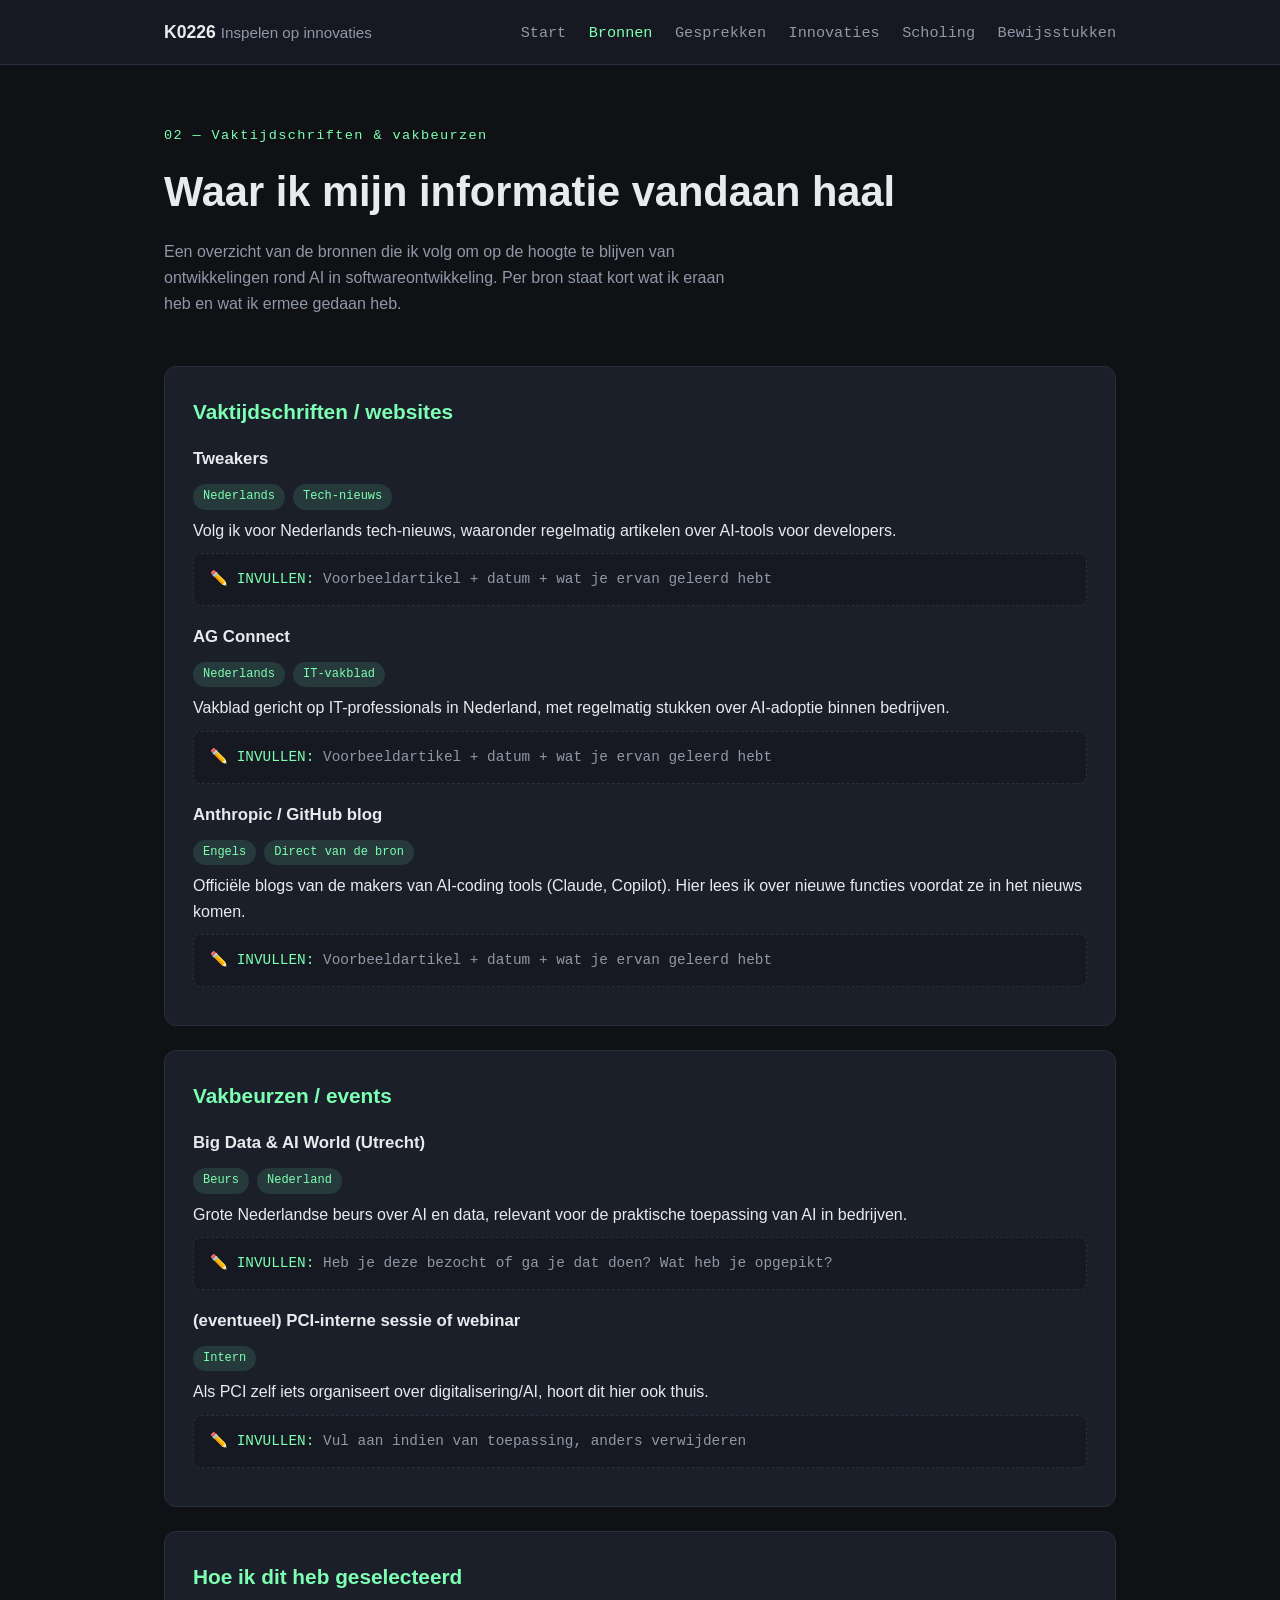
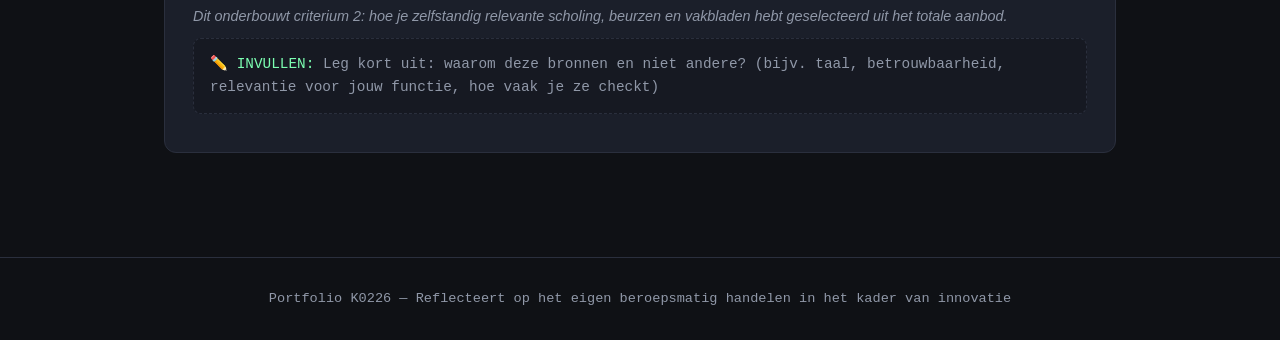
==== bronnen.html @ d64fe41b "Add files via upload" ====
<!DOCTYPE html>
<html lang="nl">
<head>
<meta charset="UTF-8">
<meta name="viewport" content="width=device-width, initial-scale=1.0">
<title>Bronnen – Portfolio K0226</title>
<link rel="stylesheet" href="style.css">
</head>
<body>

<header class="topbar">
  <div class="topbar-inner">
    <span class="logo">K0226 <span class="logo-sub">Inspelen op innovaties</span></span>
    <nav>
      <a href="index.html">Start</a>
      <a href="bronnen.html" class="active">Bronnen</a>
      <a href="gesprekken.html">Gesprekken</a>
      <a href="innovaties.html">Innovaties</a>
      <a href="scholing.html">Scholing</a>
      <a href="bewijs.html">Bewijsstukken</a>
    </nav>
  </div>
</header>

<main>
  <div class="page-header">
    <div class="page-tag">02 — Vaktijdschriften &amp; vakbeurzen</div>
    <h1>Waar ik mijn informatie vandaan haal</h1>
    <p>
      Een overzicht van de bronnen die ik volg om op de hoogte te blijven van ontwikkelingen
      rond AI in softwareontwikkeling. Per bron staat kort wat ik eraan heb en wat ik ermee gedaan heb.
    </p>
  </div>

  <div class="block">
    <h2>Vaktijdschriften / websites</h2>

    <h3>Tweakers</h3>
    <span class="tag">Nederlands</span><span class="tag">Tech-nieuws</span>
    <p>Volg ik voor Nederlands tech-nieuws, waaronder regelmatig artikelen over AI-tools voor developers.</p>
    <div class="fill">Voorbeeldartikel + datum + wat je ervan geleerd hebt</div>

    <h3>AG Connect</h3>
    <span class="tag">Nederlands</span><span class="tag">IT-vakblad</span>
    <p>Vakblad gericht op IT-professionals in Nederland, met regelmatig stukken over AI-adoptie binnen bedrijven.</p>
    <div class="fill">Voorbeeldartikel + datum + wat je ervan geleerd hebt</div>

    <h3>Anthropic / GitHub blog</h3>
    <span class="tag">Engels</span><span class="tag">Direct van de bron</span>
    <p>Officiële blogs van de makers van AI-coding tools (Claude, Copilot). Hier lees ik over nieuwe functies
    voordat ze in het nieuws komen.</p>
    <div class="fill">Voorbeeldartikel + datum + wat je ervan geleerd hebt</div>

  </div>

  <div class="block">
    <h2>Vakbeurzen / events</h2>

    <h3>Big Data &amp; AI World (Utrecht)</h3>
    <span class="tag">Beurs</span><span class="tag">Nederland</span>
    <p>Grote Nederlandse beurs over AI en data, relevant voor de praktische toepassing van AI in bedrijven.</p>
    <div class="fill">Heb je deze bezocht of ga je dat doen? Wat heb je opgepikt?</div>

    <h3>(eventueel) PCI-interne sessie of webinar</h3>
    <span class="tag">Intern</span>
    <p>Als PCI zelf iets organiseert over digitalisering/AI, hoort dit hier ook thuis.</p>
    <div class="fill">Vul aan indien van toepassing, anders verwijderen</div>
  </div>

  <div class="block">
    <h2>Hoe ik dit heb geselecteerd</h2>
    <p class="note">
      Dit onderbouwt criterium 2: hoe je zelfstandig relevante scholing, beurzen en vakbladen
      hebt geselecteerd uit het totale aanbod.
    </p>
    <div class="fill">
      Leg kort uit: waarom deze bronnen en niet andere? (bijv. taal, betrouwbaarheid, relevantie
      voor jouw functie, hoe vaak je ze checkt)
    </div>
  </div>
</main>

<footer>
  <p>Portfolio K0226 — Reflecteert op het eigen beroepsmatig handelen in het kader van innovatie</p>
</footer>

</body>
</html>
---- style.css ----
:root {
  --bg: #0F1115;
  --bg-soft: #161922;
  --card: #1B1F2A;
  --text: #E8EAED;
  --muted: #9098A8;
  --accent: #7CFFB2;
  --accent-soft: rgba(124,255,178,0.12);
  --border: #2A2F3D;
  --font-display: "Space Grotesk", "Segoe UI", sans-serif;
  --font-body: "Inter", "Segoe UI", sans-serif;
  --font-mono: "JetBrains Mono", "Courier New", monospace;
}

* { box-sizing: border-box; margin: 0; padding: 0; }

body {
  background: var(--bg);
  color: var(--text);
  font-family: var(--font-body);
  line-height: 1.6;
}

a { color: var(--accent); text-decoration: none; }
a:hover { text-decoration: underline; }

/* Topbar */
.topbar {
  border-bottom: 1px solid var(--border);
  background: var(--bg-soft);
  position: sticky;
  top: 0;
  z-index: 10;
}
.topbar-inner {
  max-width: 1000px;
  margin: 0 auto;
  padding: 18px 24px;
  display: flex;
  justify-content: space-between;
  align-items: center;
  flex-wrap: wrap;
  gap: 12px;
}
.logo {
  font-family: var(--font-display);
  font-weight: 700;
  font-size: 1.1rem;
}
.logo-sub {
  font-weight: 400;
  color: var(--muted);
  font-size: 0.95rem;
}
nav a {
  color: var(--muted);
  margin-left: 18px;
  font-size: 0.95rem;
  font-family: var(--font-mono);
}
nav a:hover, nav a.active {
  color: var(--accent);
  text-decoration: none;
}

/* Main layout */
main {
  max-width: 1000px;
  margin: 0 auto;
  padding: 60px 24px 80px;
}

/* Hero */
.hero { margin-bottom: 60px; }
.hero-tag {
  font-family: var(--font-mono);
  color: var(--accent);
  font-size: 0.85rem;
  letter-spacing: 0.1em;
  margin-bottom: 16px;
}
.hero h1 {
  font-family: var(--font-display);
  font-size: clamp(2rem, 5vw, 3.2rem);
  line-height: 1.15;
  font-weight: 700;
  max-width: 18ch;
}
.hero .accent { color: var(--accent); }
.hero-lead {
  margin-top: 24px;
  max-width: 60ch;
  color: var(--muted);
  font-size: 1.05rem;
}

/* Intro grid */
.intro-grid {
  display: grid;
  grid-template-columns: repeat(3, 1fr);
  gap: 20px;
  margin-bottom: 60px;
}
.intro-card {
  background: var(--card);
  border: 1px solid var(--border);
  border-radius: 12px;
  padding: 24px;
}
.intro-num {
  font-family: var(--font-mono);
  color: var(--accent);
  font-size: 0.8rem;
  letter-spacing: 0.1em;
  text-transform: uppercase;
}
.intro-card h2 {
  font-family: var(--font-display);
  margin: 10px 0 8px;
  font-size: 1.3rem;
}
.intro-card p { color: var(--muted); font-size: 0.95rem; }

/* Route */
.route h2 {
  font-family: var(--font-display);
  font-size: 1.6rem;
  margin-bottom: 20px;
}
.route-list {
  list-style: none;
  counter-reset: step;
  border-top: 1px solid var(--border);
}
.route-list li {
  counter-increment: step;
  border-bottom: 1px solid var(--border);
  padding: 18px 0;
  display: flex;
  align-items: baseline;
  gap: 16px;
}
.route-list li::before {
  content: "0" counter(step);
  font-family: var(--font-mono);
  color: var(--accent);
  font-size: 0.9rem;
  flex-shrink: 0;
}
.route-list a { color: var(--text); }
.route-list a:hover { color: var(--accent); }

/* Page header (used on subpages) */
.page-header {
  margin-bottom: 50px;
}
.page-tag {
  font-family: var(--font-mono);
  color: var(--accent);
  font-size: 0.85rem;
  letter-spacing: 0.1em;
  margin-bottom: 12px;
}
.page-header h1 {
  font-family: var(--font-display);
  font-size: clamp(1.8rem, 4vw, 2.6rem);
}
.page-header p {
  color: var(--muted);
  margin-top: 14px;
  max-width: 65ch;
}

/* Generic content blocks */
.block {
  background: var(--card);
  border: 1px solid var(--border);
  border-radius: 12px;
  padding: 28px;
  margin-bottom: 24px;
}
.block h2 {
  font-family: var(--font-display);
  font-size: 1.3rem;
  margin-bottom: 12px;
  color: var(--accent);
}
.block h3 {
  font-family: var(--font-display);
  font-size: 1.05rem;
  margin: 18px 0 8px;
}
.block p { color: var(--text); margin-bottom: 10px; }
.block p.note { color: var(--muted); font-size: 0.9rem; font-style: italic; }
.block ul, .block ol { margin-left: 20px; margin-bottom: 10px; }
.block li { margin-bottom: 6px; }

/* Tags / labels */
.tag {
  display: inline-block;
  font-family: var(--font-mono);
  font-size: 0.75rem;
  background: var(--accent-soft);
  color: var(--accent);
  padding: 3px 10px;
  border-radius: 999px;
  margin-right: 8px;
  margin-bottom: 8px;
}

/* Fill-in placeholders */
.fill {
  background: var(--bg-soft);
  border: 1px dashed var(--border);
  border-radius: 8px;
  padding: 14px 16px;
  color: var(--muted);
  font-family: var(--font-mono);
  font-size: 0.9rem;
  margin: 10px 0;
}
.fill::before {
  content: "✏️ INVULLEN: ";
  color: var(--accent);
}

/* Table */
table {
  width: 100%;
  border-collapse: collapse;
  margin: 12px 0;
}
th, td {
  text-align: left;
  padding: 10px 12px;
  border-bottom: 1px solid var(--border);
  font-size: 0.95rem;
}
th {
  font-family: var(--font-mono);
  color: var(--muted);
  font-weight: 400;
  font-size: 0.8rem;
  text-transform: uppercase;
  letter-spacing: 0.05em;
}

/* Footer */
footer {
  border-top: 1px solid var(--border);
  text-align: center;
  padding: 30px 24px;
  color: var(--muted);
  font-size: 0.85rem;
  font-family: var(--font-mono);
}

/* Responsive */
@media (max-width: 720px) {
  .intro-grid { grid-template-columns: 1fr; }
  nav a { margin-left: 12px; font-size: 0.85rem; }
}
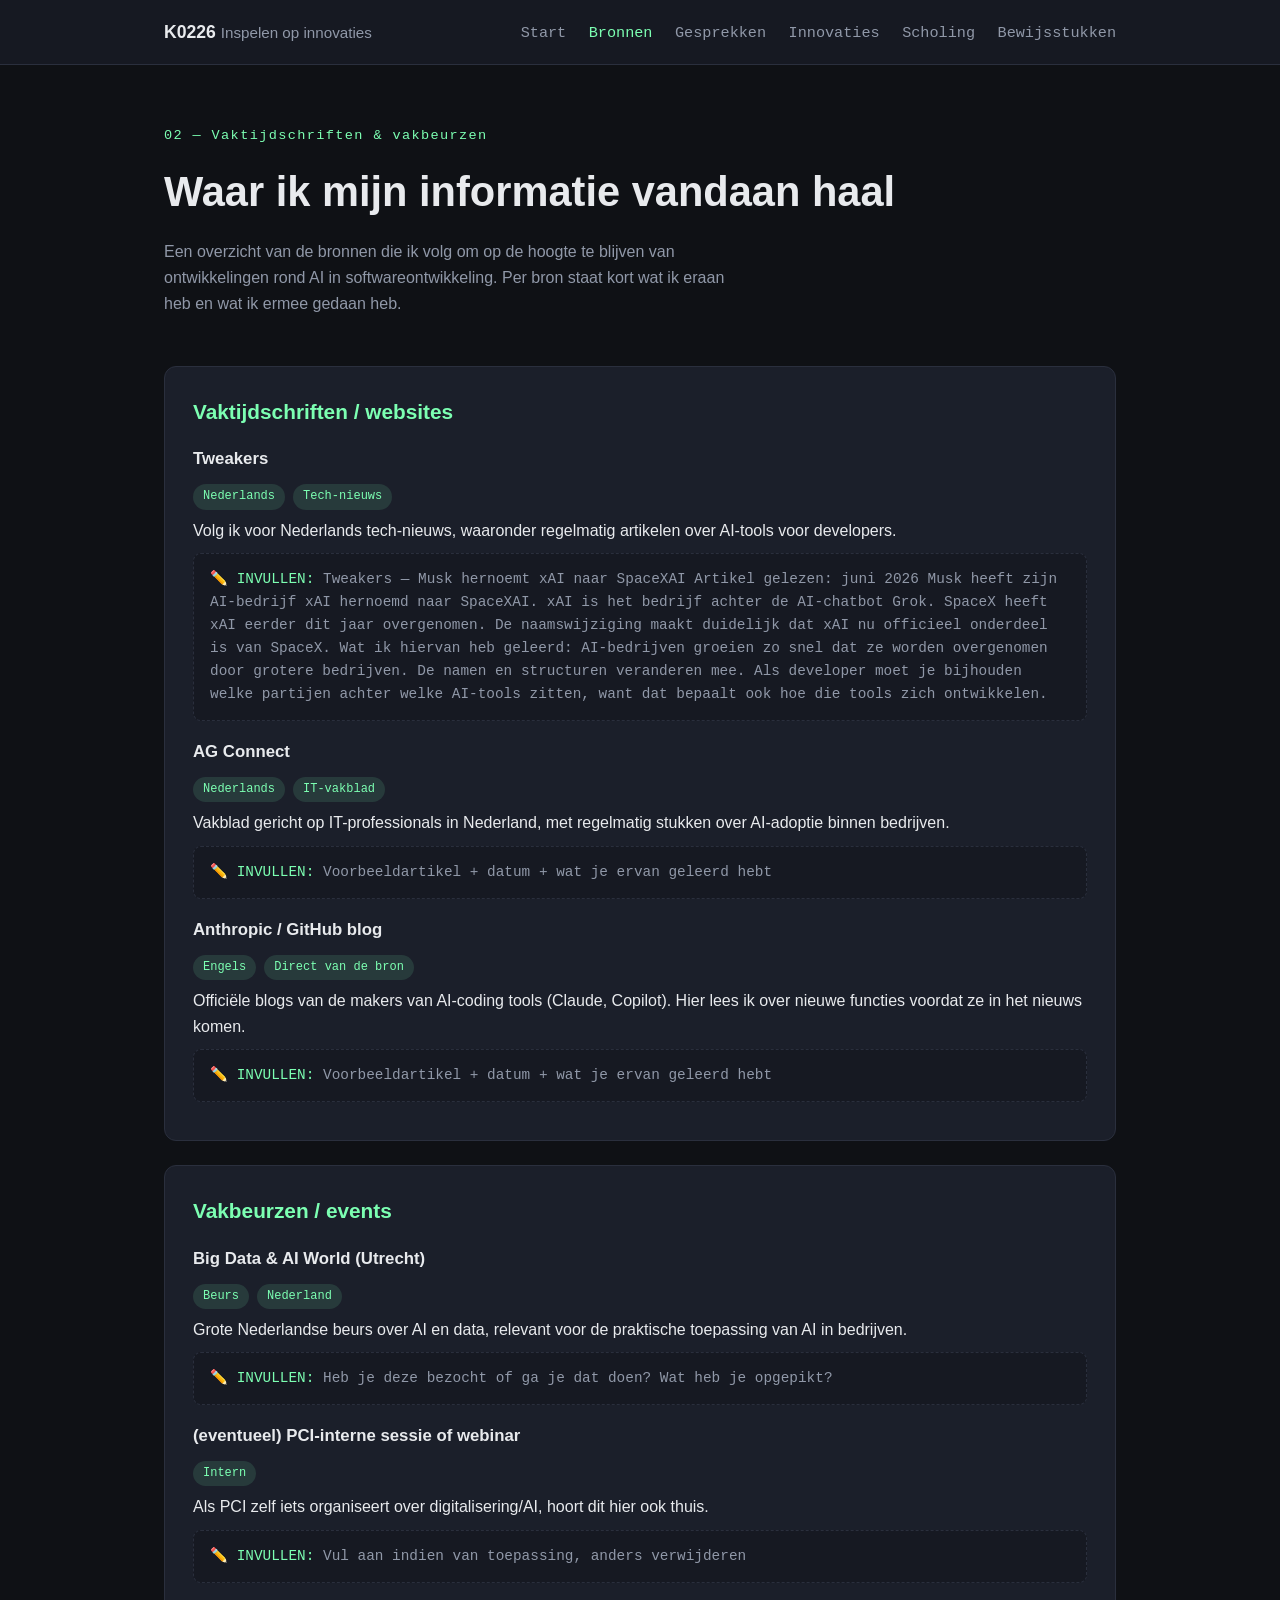
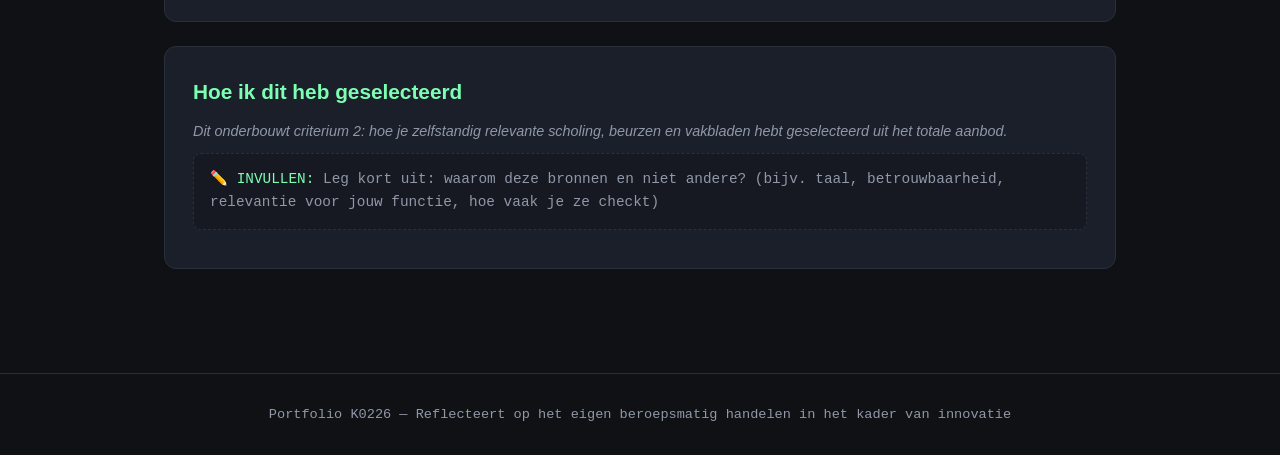
==== commit 03c2254a: "Add article about Musk renaming xAI to SpaceXAI" ====
--- a/bronnen.html
+++ b/bronnen.html
@@ -38,7 +38,11 @@
     <h3>Tweakers</h3>
     <span class="tag">Nederlands</span><span class="tag">Tech-nieuws</span>
     <p>Volg ik voor Nederlands tech-nieuws, waaronder regelmatig artikelen over AI-tools voor developers.</p>
-    <div class="fill">Voorbeeldartikel + datum + wat je ervan geleerd hebt</div>
+    <div class="fill">Tweakers — Musk hernoemt xAI naar SpaceXAI
+      Artikel gelezen: juni 2026
+      Musk heeft zijn AI-bedrijf xAI hernoemd naar SpaceXAI. xAI is het bedrijf achter de AI-chatbot Grok. 
+      SpaceX heeft xAI eerder dit jaar overgenomen. De naamswijziging maakt duidelijk dat xAI nu officieel onderdeel is van SpaceX.
+      Wat ik hiervan heb geleerd: AI-bedrijven groeien zo snel dat ze worden overgenomen door grotere bedrijven. De namen en structuren veranderen mee. Als developer moet je bijhouden welke partijen achter welke AI-tools zitten, want dat bepaalt ook hoe die tools zich ontwikkelen.</div>
 
     <h3>AG Connect</h3>
     <span class="tag">Nederlands</span><span class="tag">IT-vakblad</span>
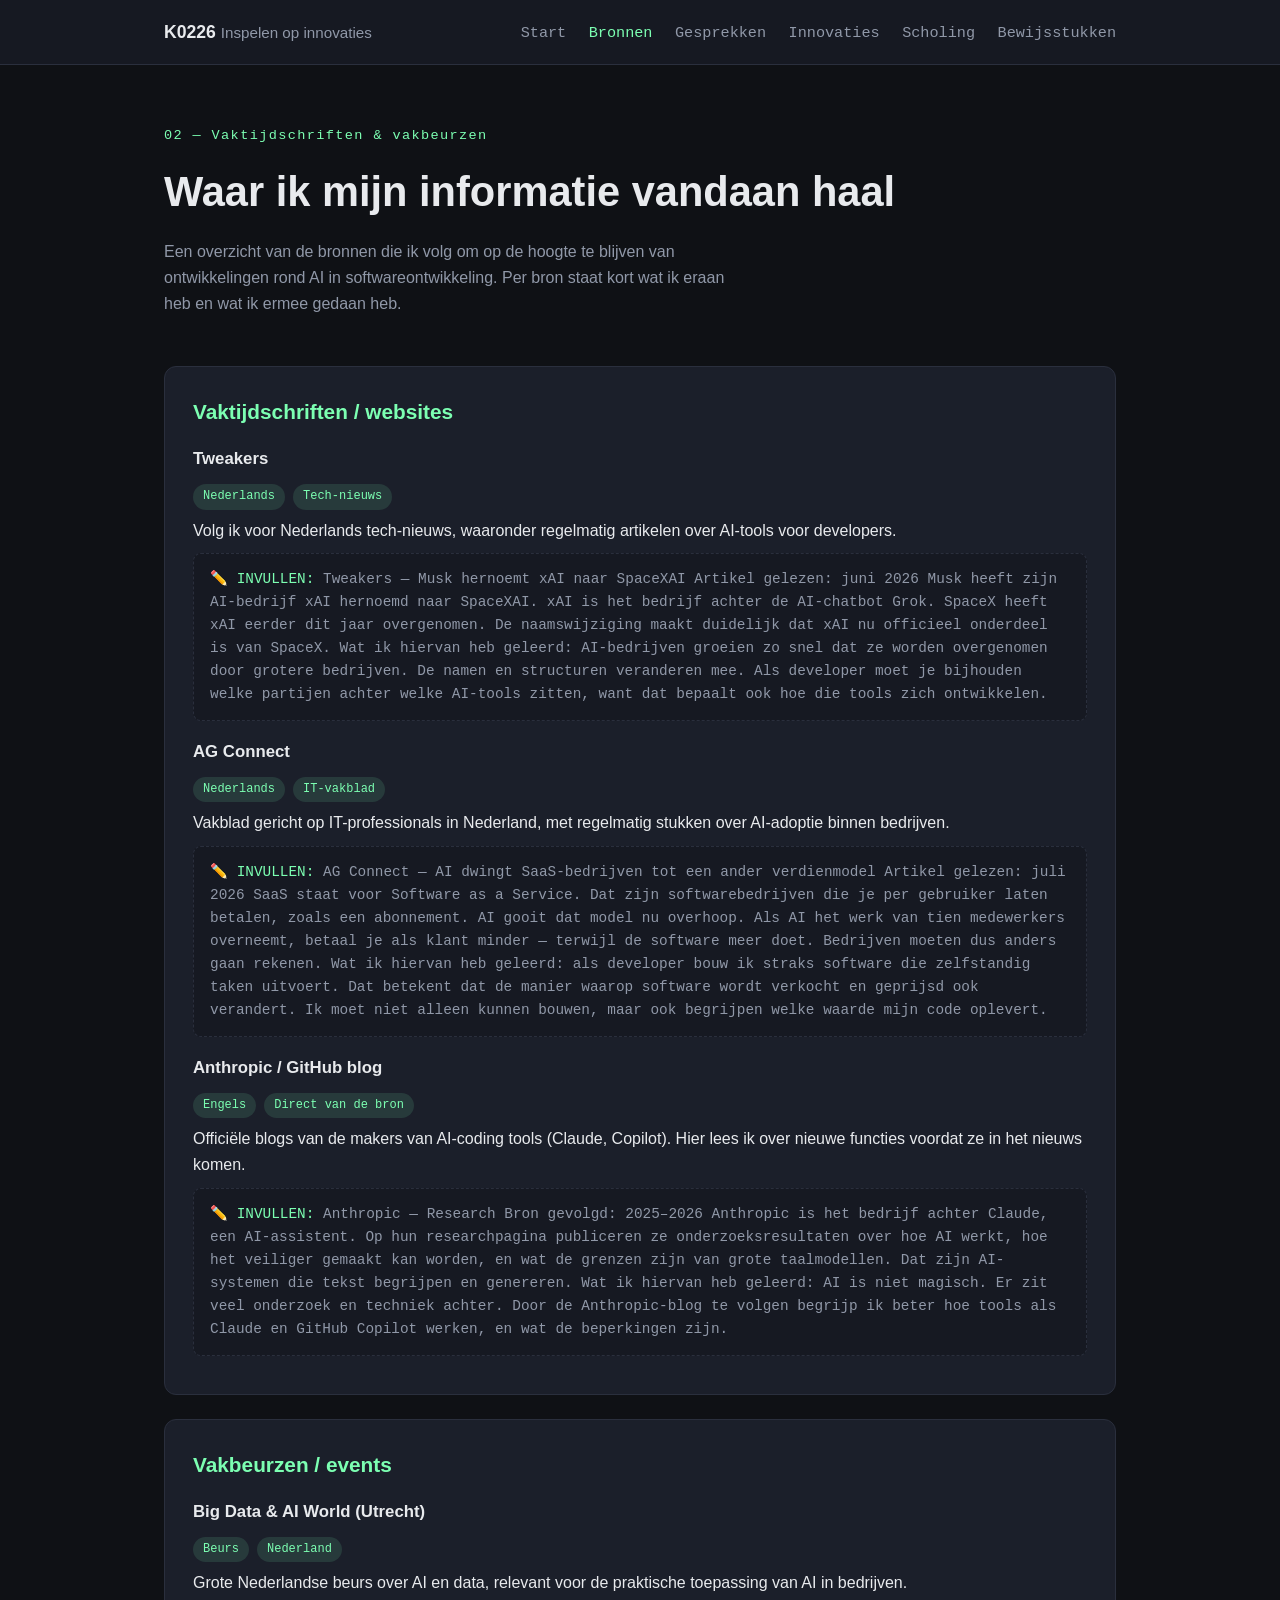
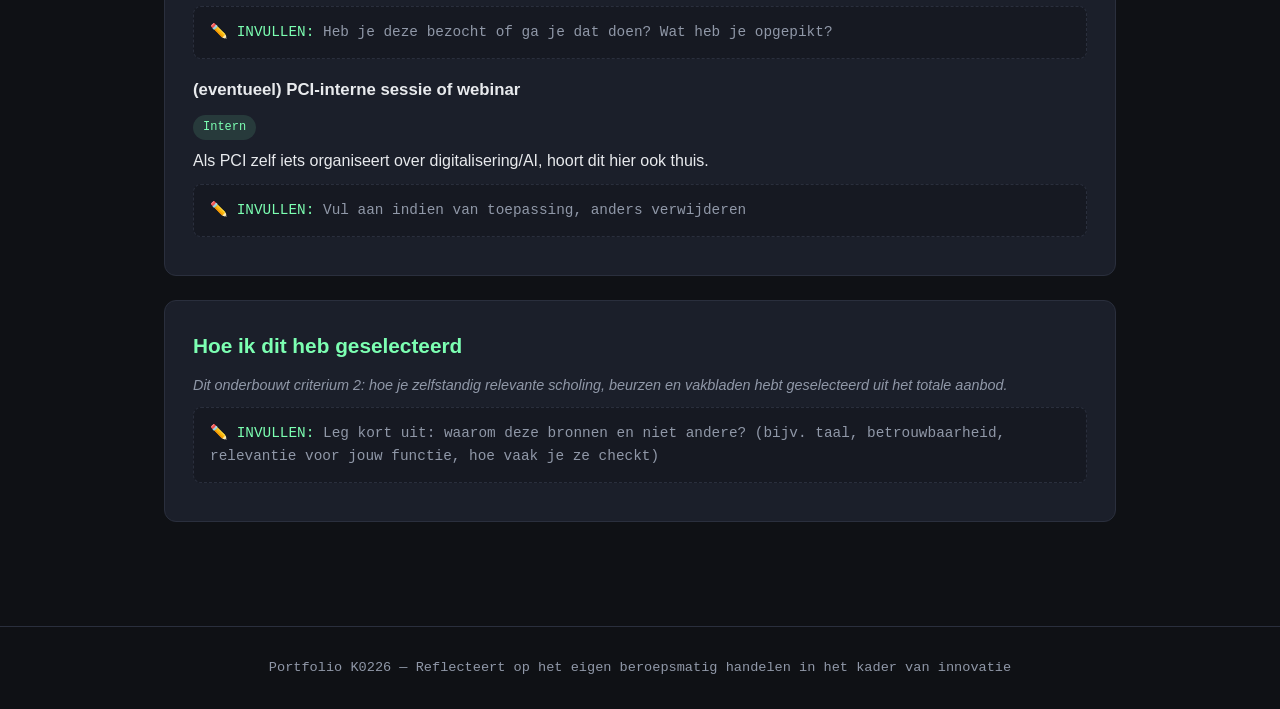
==== commit 0542e5d9: "Add articles and insights on AI and SaaS models" ====
--- a/bronnen.html
+++ b/bronnen.html
@@ -41,19 +41,30 @@
     <div class="fill">Tweakers — Musk hernoemt xAI naar SpaceXAI
       Artikel gelezen: juni 2026
       Musk heeft zijn AI-bedrijf xAI hernoemd naar SpaceXAI. xAI is het bedrijf achter de AI-chatbot Grok. 
-      SpaceX heeft xAI eerder dit jaar overgenomen. De naamswijziging maakt duidelijk dat xAI nu officieel onderdeel is van SpaceX.
-      Wat ik hiervan heb geleerd: AI-bedrijven groeien zo snel dat ze worden overgenomen door grotere bedrijven. De namen en structuren veranderen mee. Als developer moet je bijhouden welke partijen achter welke AI-tools zitten, want dat bepaalt ook hoe die tools zich ontwikkelen.</div>
+      SpaceX heeft xAI eerder dit jaar overgenomen.
+      De naamswijziging maakt duidelijk dat xAI nu officieel onderdeel is van SpaceX.
+      Wat ik hiervan heb geleerd: AI-bedrijven groeien zo snel dat ze worden overgenomen door grotere bedrijven.
+      De namen en structuren veranderen mee. Als developer moet je bijhouden welke partijen achter welke AI-tools zitten, want dat bepaalt ook hoe die tools zich ontwikkelen.</div>
 
     <h3>AG Connect</h3>
     <span class="tag">Nederlands</span><span class="tag">IT-vakblad</span>
     <p>Vakblad gericht op IT-professionals in Nederland, met regelmatig stukken over AI-adoptie binnen bedrijven.</p>
-    <div class="fill">Voorbeeldartikel + datum + wat je ervan geleerd hebt</div>
+    <div class="fill">AG Connect — AI dwingt SaaS-bedrijven tot een ander verdienmodel  
+     Artikel gelezen: juli 2026
+     SaaS staat voor Software as a Service. Dat zijn softwarebedrijven die je per gebruiker laten betalen, zoals een abonnement.
+     AI gooit dat model nu overhoop. Als AI het werk van tien medewerkers overneemt, betaal je als klant minder — terwijl de software meer doet. Bedrijven moeten dus anders gaan rekenen.
+     Wat ik hiervan heb geleerd: als developer bouw ik straks software die zelfstandig taken uitvoert. 
+     Dat betekent dat de manier waarop software wordt verkocht en geprijsd ook verandert. Ik moet niet alleen kunnen bouwen, maar ook begrijpen welke waarde mijn code oplevert.</div>
 
     <h3>Anthropic / GitHub blog</h3>
     <span class="tag">Engels</span><span class="tag">Direct van de bron</span>
     <p>Officiële blogs van de makers van AI-coding tools (Claude, Copilot). Hier lees ik over nieuwe functies
     voordat ze in het nieuws komen.</p>
-    <div class="fill">Voorbeeldartikel + datum + wat je ervan geleerd hebt</div>
+    <div class="fill">Anthropic — Research
+    Bron gevolgd: 2025–2026
+    Anthropic is het bedrijf achter Claude, een AI-assistent. Op hun researchpagina publiceren ze onderzoeksresultaten over hoe AI werkt, hoe het veiliger gemaakt kan worden, en wat de grenzen zijn van grote taalmodellen. 
+    Dat zijn AI-systemen die tekst begrijpen en genereren.
+    Wat ik hiervan heb geleerd: AI is niet magisch. Er zit veel onderzoek en techniek achter. Door de Anthropic-blog te volgen begrijp ik beter hoe tools als Claude en GitHub Copilot werken, en wat de beperkingen zijn.</div>
 
   </div>
 
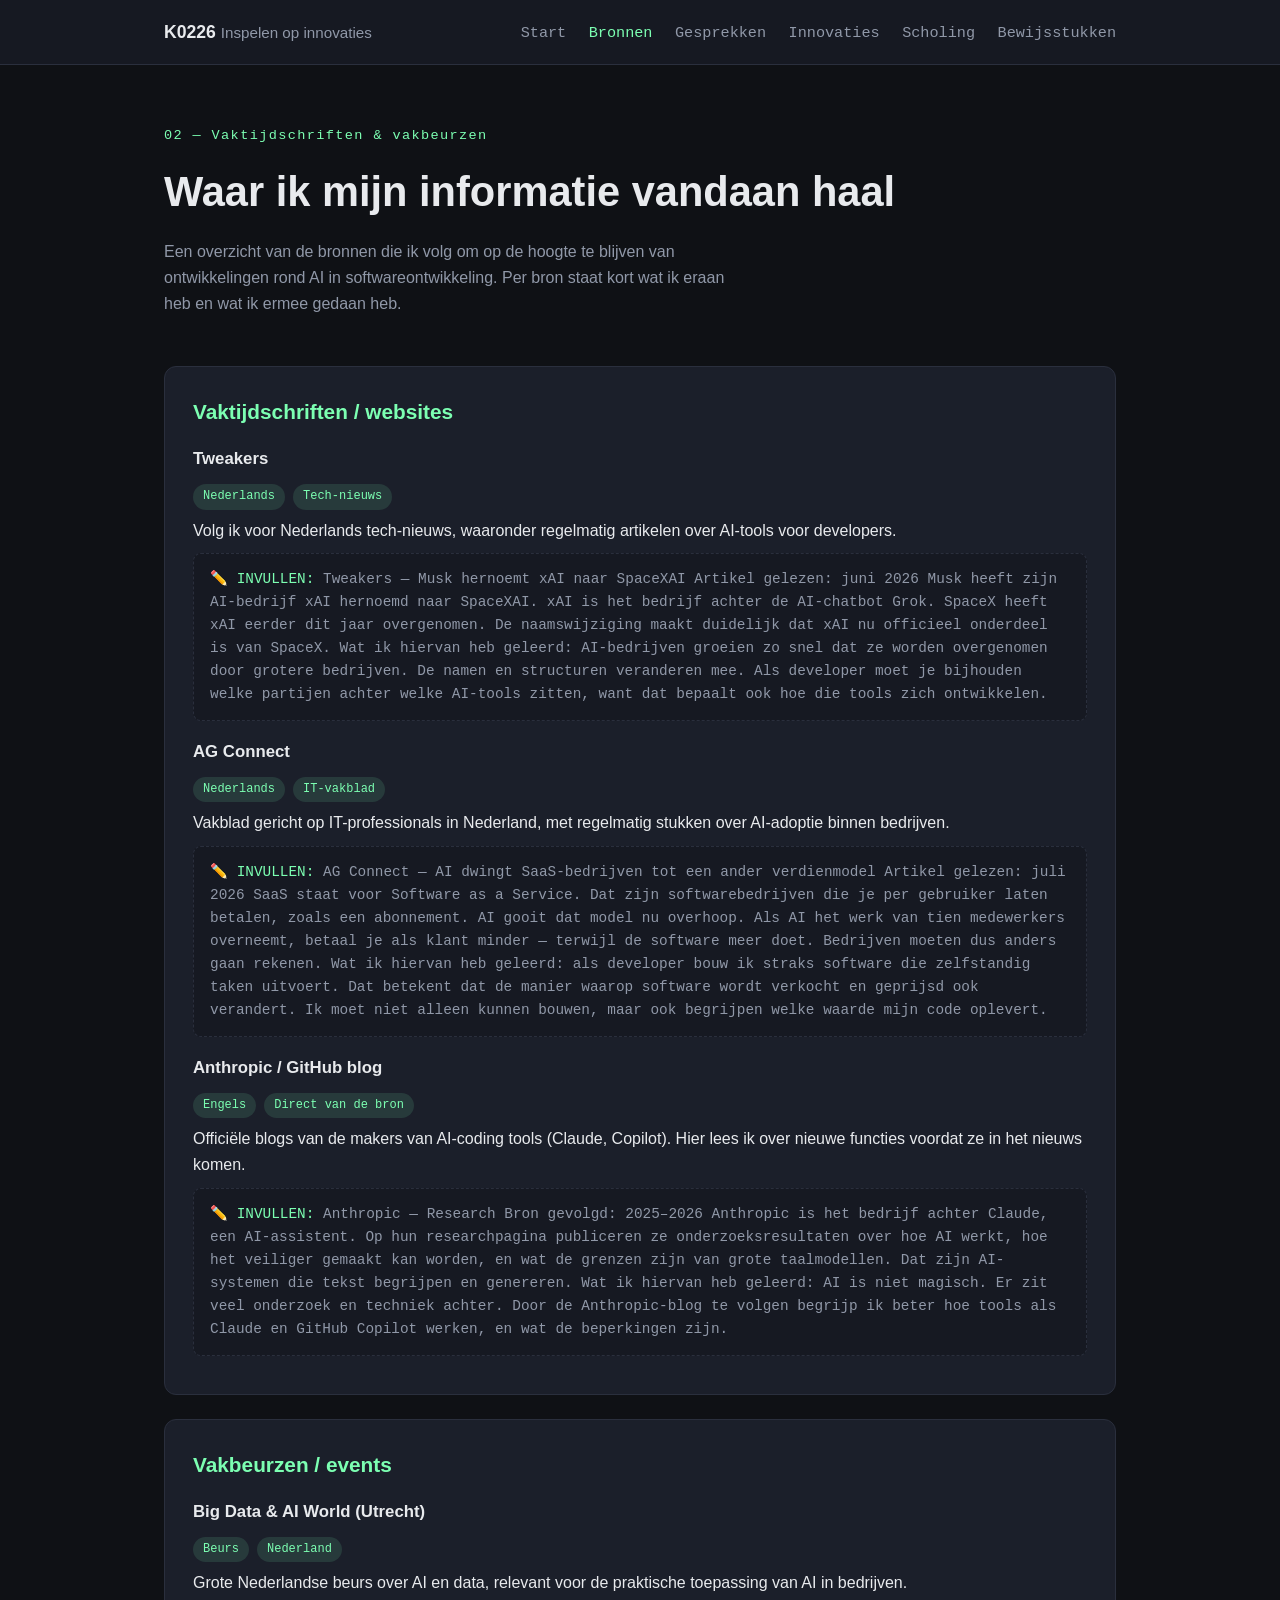
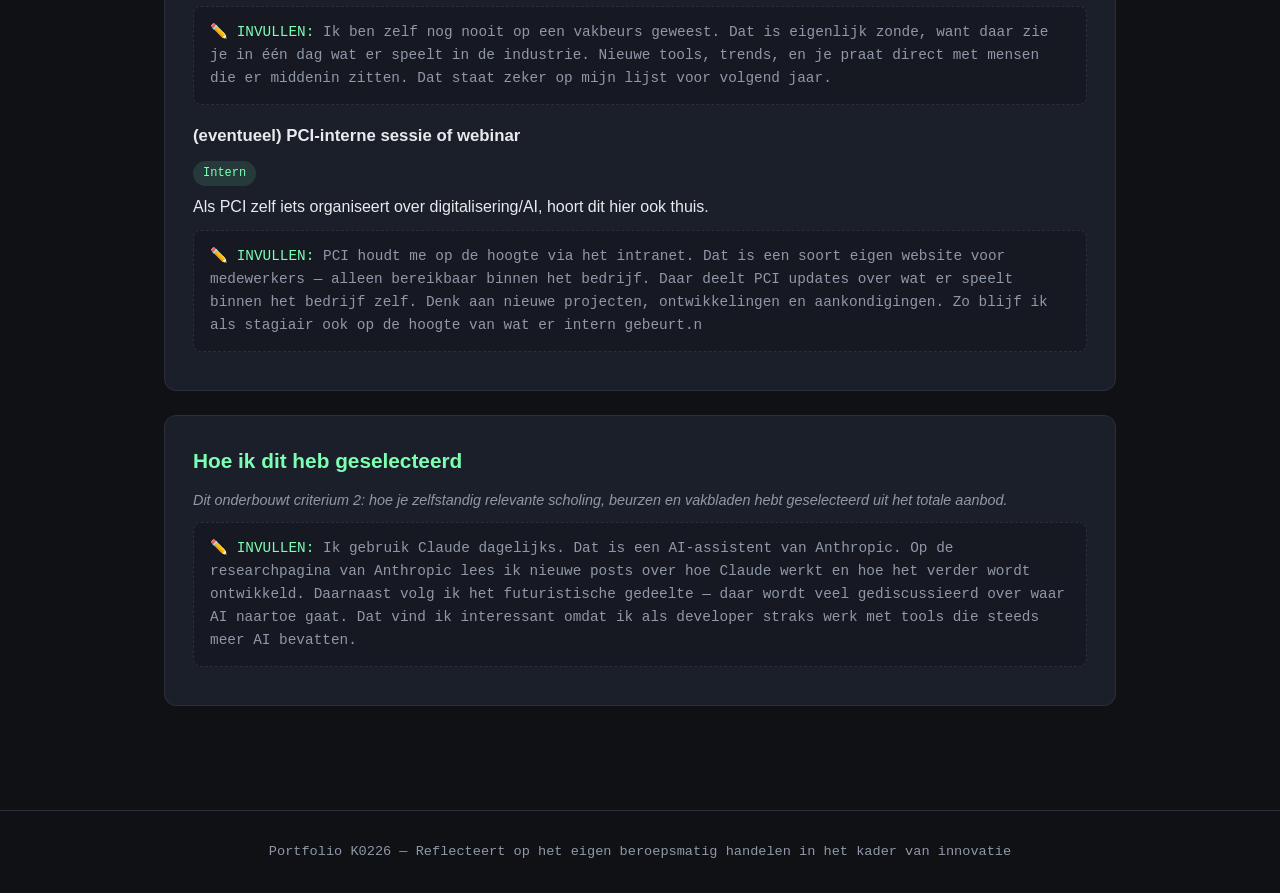
==== commit 4ad8bfb6: "Update content in bronnen.html with personal insights" ====
--- a/bronnen.html
+++ b/bronnen.html
@@ -74,12 +74,12 @@
     <h3>Big Data &amp; AI World (Utrecht)</h3>
     <span class="tag">Beurs</span><span class="tag">Nederland</span>
     <p>Grote Nederlandse beurs over AI en data, relevant voor de praktische toepassing van AI in bedrijven.</p>
-    <div class="fill">Heb je deze bezocht of ga je dat doen? Wat heb je opgepikt?</div>
+    <div class="fill">Ik ben zelf nog nooit op een vakbeurs geweest. Dat is eigenlijk zonde, want daar zie je in één dag wat er speelt in de industrie. Nieuwe tools, trends, en je praat direct met mensen die er middenin zitten. Dat staat zeker op mijn lijst voor volgend jaar. </div>
 
     <h3>(eventueel) PCI-interne sessie of webinar</h3>
     <span class="tag">Intern</span>
     <p>Als PCI zelf iets organiseert over digitalisering/AI, hoort dit hier ook thuis.</p>
-    <div class="fill">Vul aan indien van toepassing, anders verwijderen</div>
+    <div class="fill">PCI houdt me op de hoogte via het intranet. Dat is een soort eigen website voor medewerkers — alleen bereikbaar binnen het bedrijf. Daar deelt PCI updates over wat er speelt binnen het bedrijf zelf. Denk aan nieuwe projecten, ontwikkelingen en aankondigingen. Zo blijf ik als stagiair ook op de hoogte van wat er intern gebeurt.n</div>
   </div>
 
   <div class="block">
@@ -89,8 +89,7 @@
       hebt geselecteerd uit het totale aanbod.
     </p>
     <div class="fill">
-      Leg kort uit: waarom deze bronnen en niet andere? (bijv. taal, betrouwbaarheid, relevantie
-      voor jouw functie, hoe vaak je ze checkt)
+    Ik gebruik Claude dagelijks. Dat is een AI-assistent van Anthropic. Op de researchpagina van Anthropic lees ik nieuwe posts over hoe Claude werkt en hoe het verder wordt ontwikkeld. Daarnaast volg ik het futuristische gedeelte — daar wordt veel gediscussieerd over waar AI naartoe gaat. Dat vind ik interessant omdat ik als developer straks werk met tools die steeds meer AI bevatten.
     </div>
   </div>
 </main>
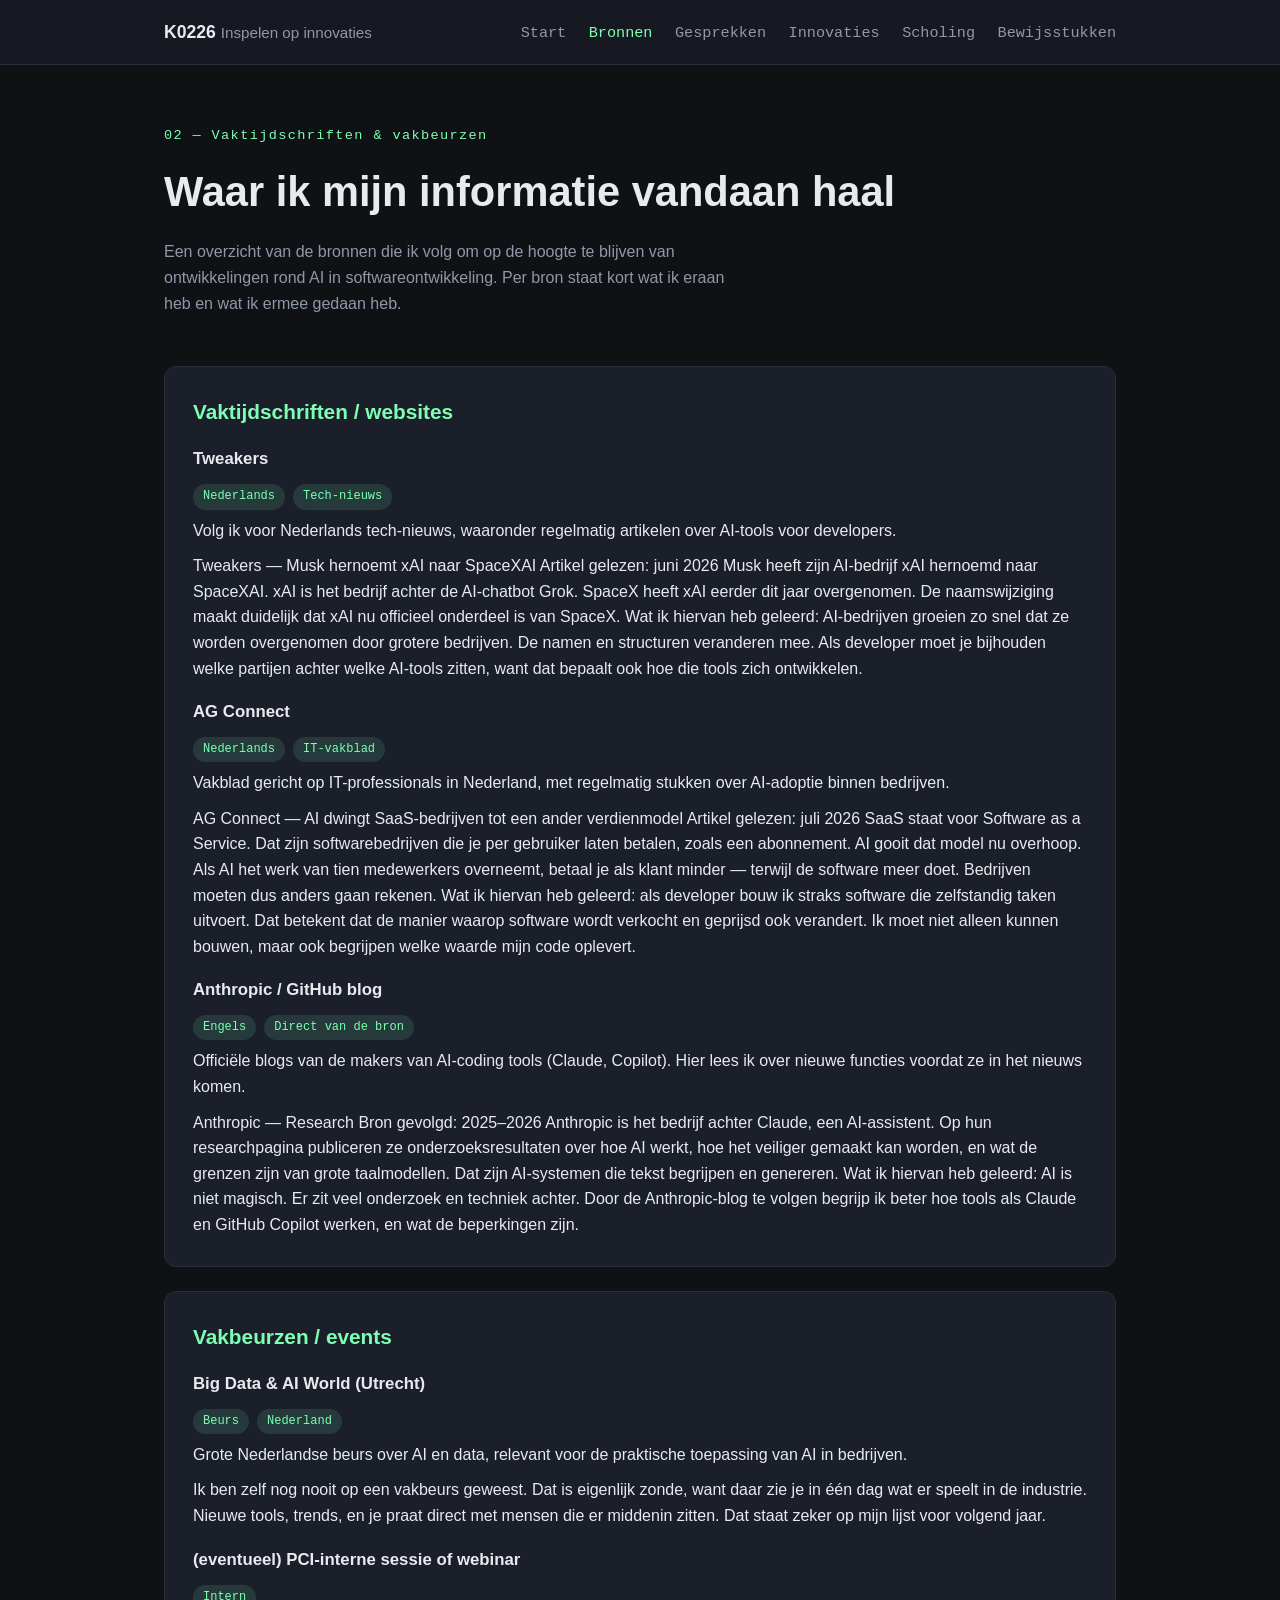
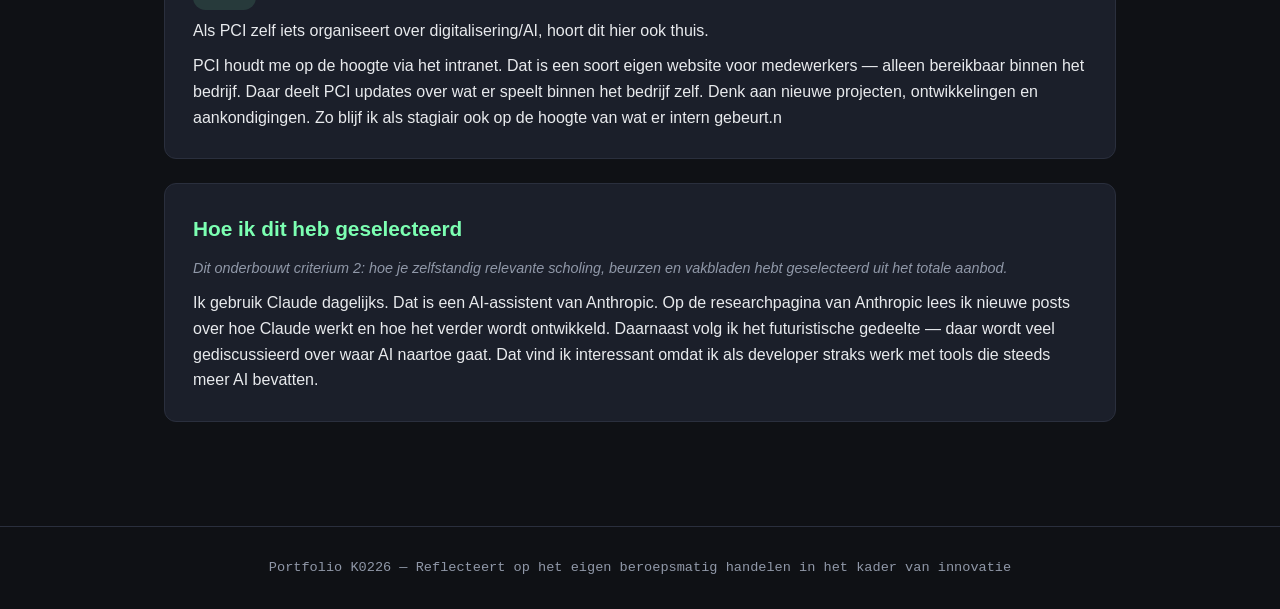
==== commit a935a432: "Fix HTML class attributes in bronnen.html Invullen verwijderen" ====
--- a/bronnen.html
+++ b/bronnen.html
@@ -38,7 +38,7 @@
     <h3>Tweakers</h3>
     <span class="tag">Nederlands</span><span class="tag">Tech-nieuws</span>
     <p>Volg ik voor Nederlands tech-nieuws, waaronder regelmatig artikelen over AI-tools voor developers.</p>
-    <div class="fill">Tweakers — Musk hernoemt xAI naar SpaceXAI
+    <div class>Tweakers — Musk hernoemt xAI naar SpaceXAI
       Artikel gelezen: juni 2026
       Musk heeft zijn AI-bedrijf xAI hernoemd naar SpaceXAI. xAI is het bedrijf achter de AI-chatbot Grok. 
       SpaceX heeft xAI eerder dit jaar overgenomen.
@@ -49,7 +49,7 @@
     <h3>AG Connect</h3>
     <span class="tag">Nederlands</span><span class="tag">IT-vakblad</span>
     <p>Vakblad gericht op IT-professionals in Nederland, met regelmatig stukken over AI-adoptie binnen bedrijven.</p>
-    <div class="fill">AG Connect — AI dwingt SaaS-bedrijven tot een ander verdienmodel  
+    <div class>AG Connect — AI dwingt SaaS-bedrijven tot een ander verdienmodel  
      Artikel gelezen: juli 2026
      SaaS staat voor Software as a Service. Dat zijn softwarebedrijven die je per gebruiker laten betalen, zoals een abonnement.
      AI gooit dat model nu overhoop. Als AI het werk van tien medewerkers overneemt, betaal je als klant minder — terwijl de software meer doet. Bedrijven moeten dus anders gaan rekenen.
@@ -60,7 +60,7 @@
     <span class="tag">Engels</span><span class="tag">Direct van de bron</span>
     <p>Officiële blogs van de makers van AI-coding tools (Claude, Copilot). Hier lees ik over nieuwe functies
     voordat ze in het nieuws komen.</p>
-    <div class="fill">Anthropic — Research
+    <div class>Anthropic — Research
     Bron gevolgd: 2025–2026
     Anthropic is het bedrijf achter Claude, een AI-assistent. Op hun researchpagina publiceren ze onderzoeksresultaten over hoe AI werkt, hoe het veiliger gemaakt kan worden, en wat de grenzen zijn van grote taalmodellen. 
     Dat zijn AI-systemen die tekst begrijpen en genereren.
@@ -74,12 +74,12 @@
     <h3>Big Data &amp; AI World (Utrecht)</h3>
     <span class="tag">Beurs</span><span class="tag">Nederland</span>
     <p>Grote Nederlandse beurs over AI en data, relevant voor de praktische toepassing van AI in bedrijven.</p>
-    <div class="fill">Ik ben zelf nog nooit op een vakbeurs geweest. Dat is eigenlijk zonde, want daar zie je in één dag wat er speelt in de industrie. Nieuwe tools, trends, en je praat direct met mensen die er middenin zitten. Dat staat zeker op mijn lijst voor volgend jaar. </div>
+    <div class>Ik ben zelf nog nooit op een vakbeurs geweest. Dat is eigenlijk zonde, want daar zie je in één dag wat er speelt in de industrie. Nieuwe tools, trends, en je praat direct met mensen die er middenin zitten. Dat staat zeker op mijn lijst voor volgend jaar. </div>
 
     <h3>(eventueel) PCI-interne sessie of webinar</h3>
     <span class="tag">Intern</span>
     <p>Als PCI zelf iets organiseert over digitalisering/AI, hoort dit hier ook thuis.</p>
-    <div class="fill">PCI houdt me op de hoogte via het intranet. Dat is een soort eigen website voor medewerkers — alleen bereikbaar binnen het bedrijf. Daar deelt PCI updates over wat er speelt binnen het bedrijf zelf. Denk aan nieuwe projecten, ontwikkelingen en aankondigingen. Zo blijf ik als stagiair ook op de hoogte van wat er intern gebeurt.n</div>
+    <div class>PCI houdt me op de hoogte via het intranet. Dat is een soort eigen website voor medewerkers — alleen bereikbaar binnen het bedrijf. Daar deelt PCI updates over wat er speelt binnen het bedrijf zelf. Denk aan nieuwe projecten, ontwikkelingen en aankondigingen. Zo blijf ik als stagiair ook op de hoogte van wat er intern gebeurt.n</div>
   </div>
 
   <div class="block">
@@ -88,7 +88,7 @@
       Dit onderbouwt criterium 2: hoe je zelfstandig relevante scholing, beurzen en vakbladen
       hebt geselecteerd uit het totale aanbod.
     </p>
-    <div class="fill">
+    <div class>
     Ik gebruik Claude dagelijks. Dat is een AI-assistent van Anthropic. Op de researchpagina van Anthropic lees ik nieuwe posts over hoe Claude werkt en hoe het verder wordt ontwikkeld. Daarnaast volg ik het futuristische gedeelte — daar wordt veel gediscussieerd over waar AI naartoe gaat. Dat vind ik interessant omdat ik als developer straks werk met tools die steeds meer AI bevatten.
     </div>
   </div>
